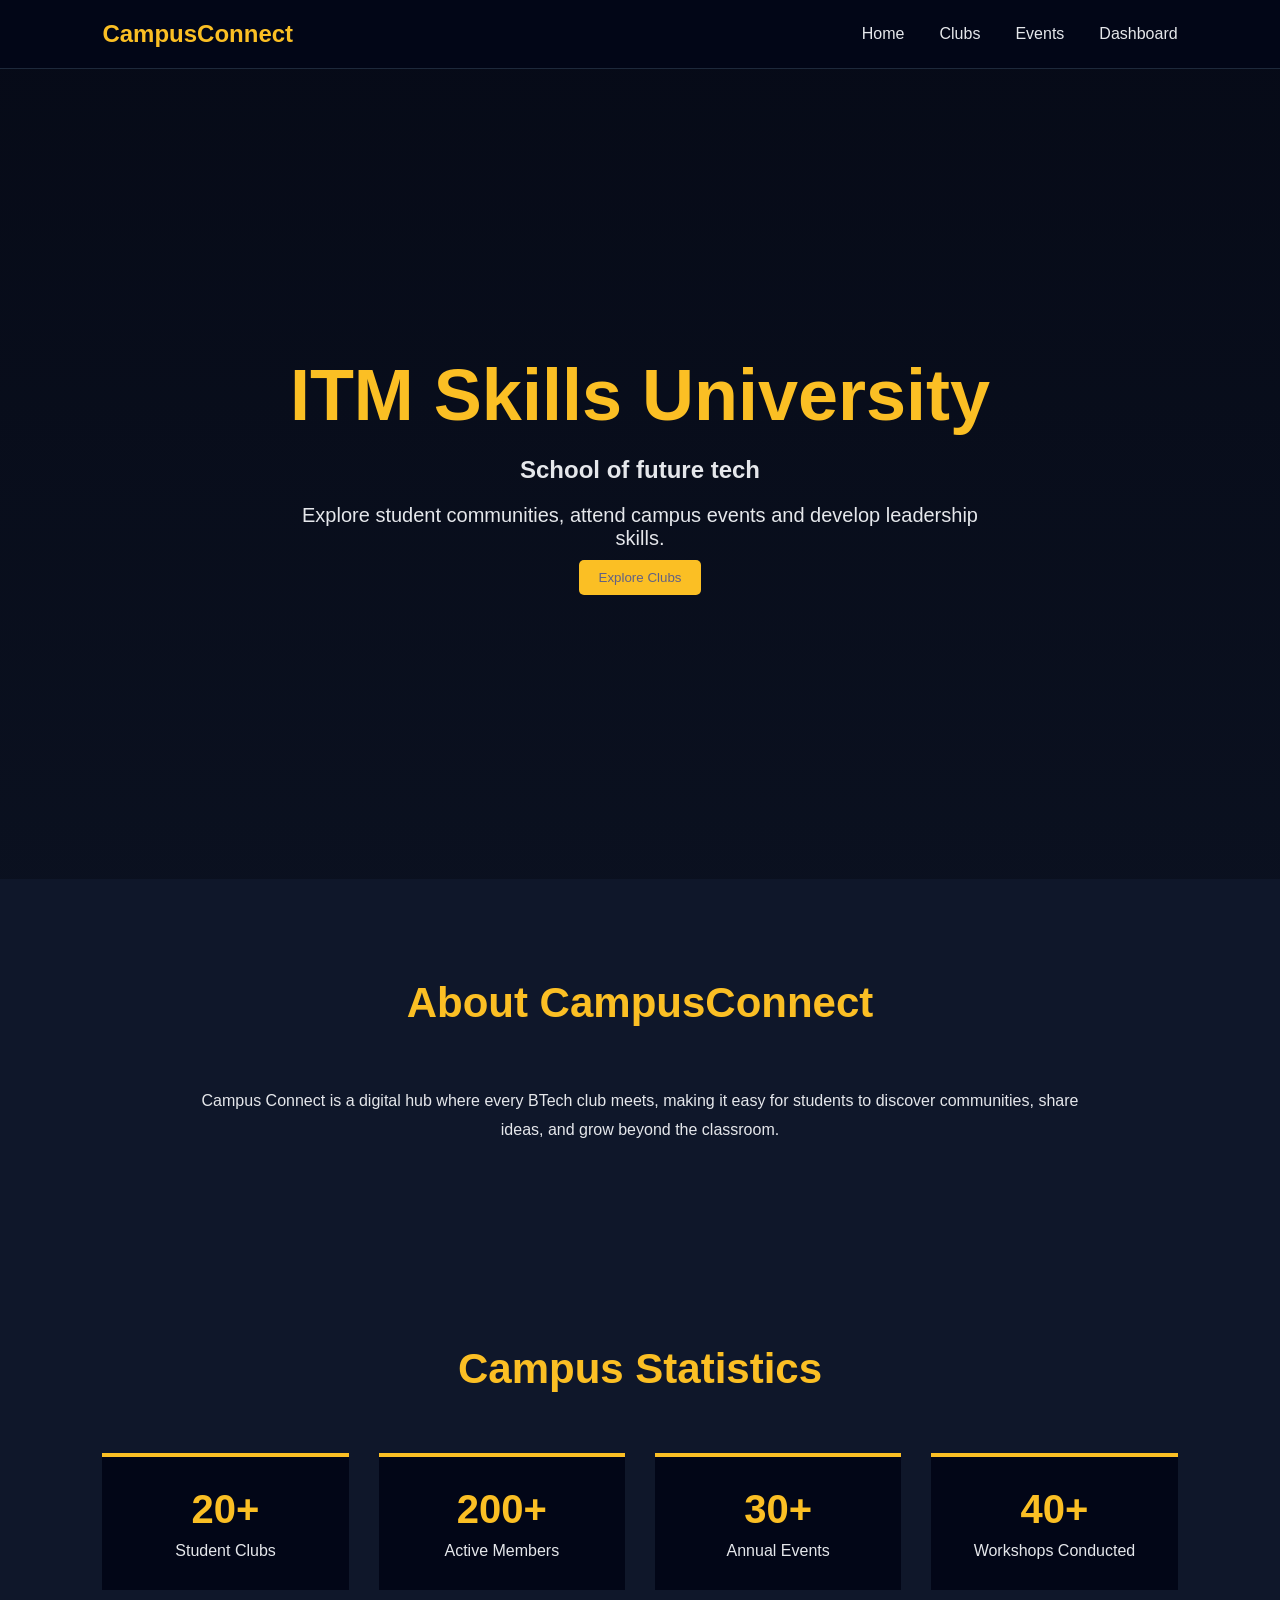
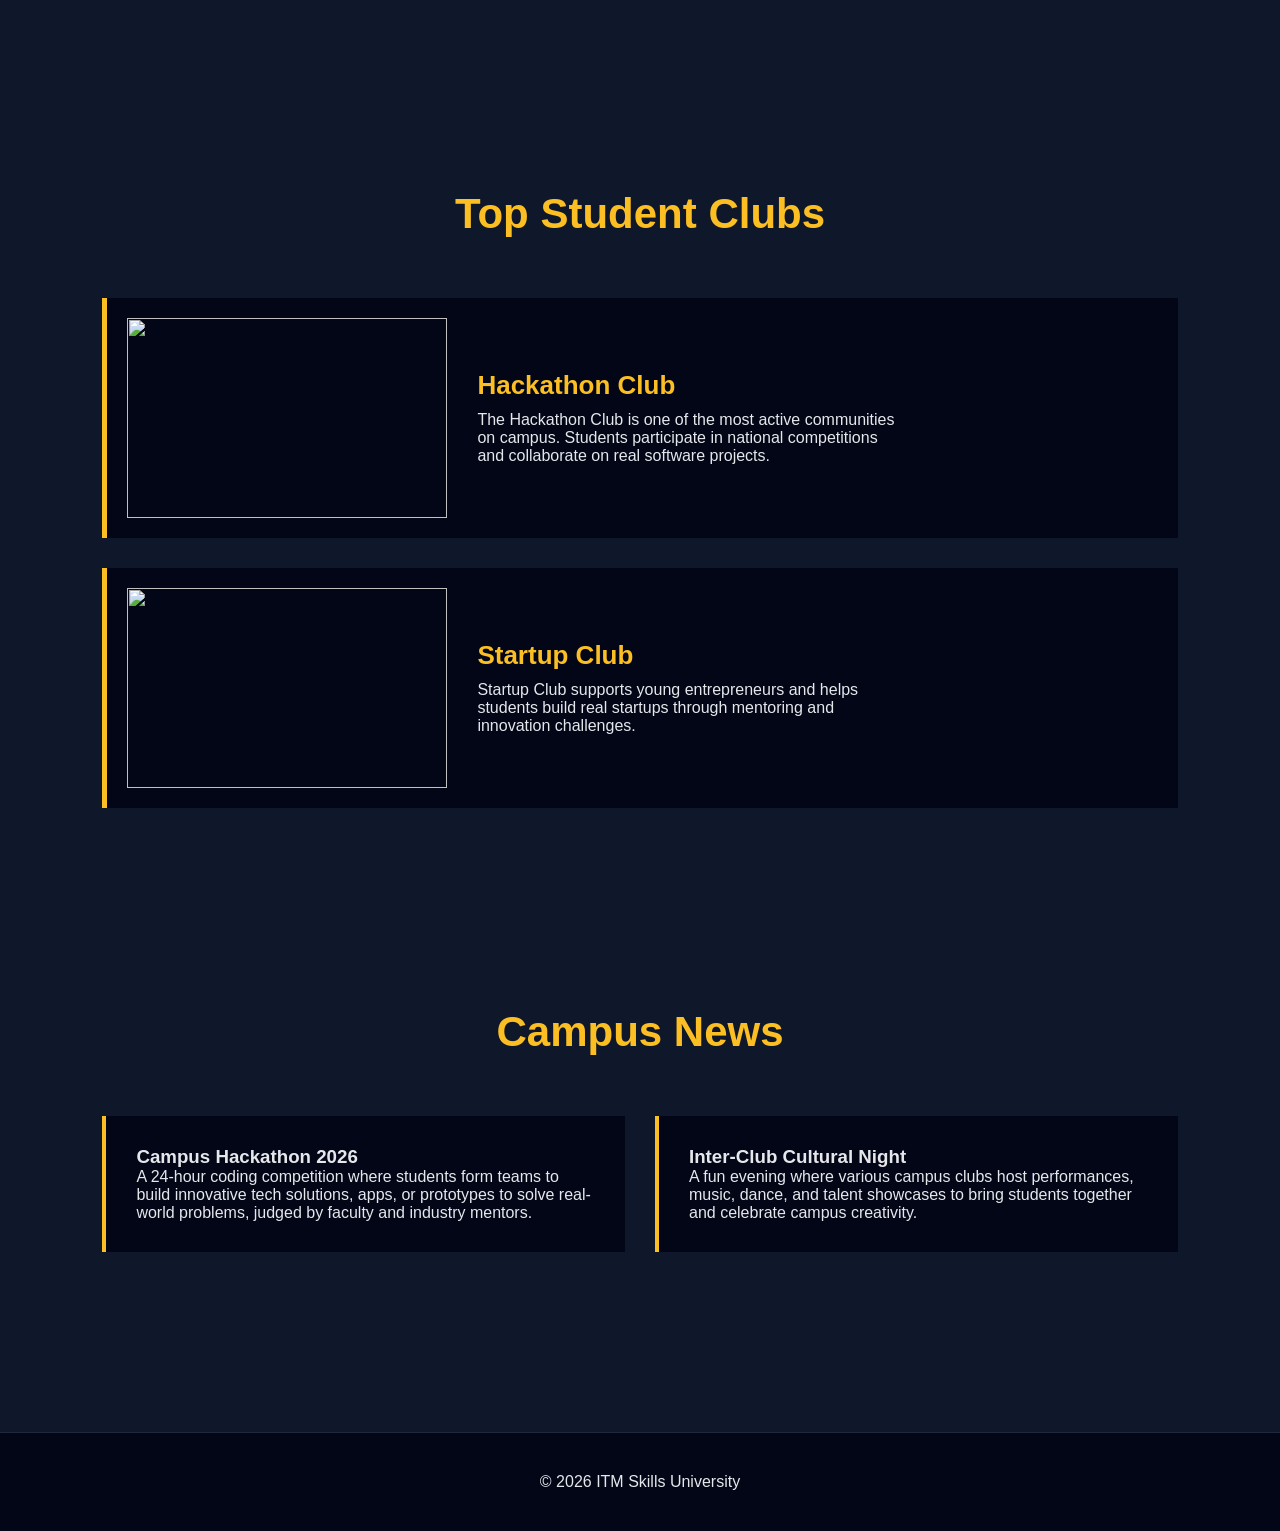
==== index.html @ 8f66333a "Add files via upload" ====
<!DOCTYPE html>
<html>
<head>
<title>CampusConnect</title>
<link rel="stylesheet" href="style.css">
</head>

<body>

<nav>
<h2>CampusConnect</h2>
<ul>
<li><a href="index.html">Home</a></li>
<li><a href="clubs.html">Clubs</a></li>
<li><a href="events.html">Events</a></li>
<li><a href="dashboard.html">Dashboard</a></li>
</ul>
</nav>

<section class="hero">
<h1>ITM Skills University</h1>
<h2>School of future tech</h2>

<p>Explore student communities, attend campus events and develop leadership skills.</p>
<a href="clubs.html"><button class="btn">Explore Clubs</button></a>
</section>

<section class="section">

<h2>About CampusConnect</h2>

<p style="max-width:900px;margin:auto;text-align:center;line-height:1.8;">
Campus Connect is a digital hub where every BTech club meets, making it easy for students to discover communities, share ideas, and grow beyond the classroom.
</p>

</section>

<section class="section">

<h2>Campus Statistics</h2>

<div class="stats-grid">

<div class="stat-box">
<h2>20+</h2>
<p>Student Clubs</p>
</div>

<div class="stat-box">
<h2>200+</h2>
<p>Active Members</p>
</div>

<div class="stat-box">
<h2>30+</h2>
<p>Annual Events</p>
</div>

<div class="stat-box">
<h2>40+</h2>
<p>Workshops Conducted</p>
</div>

</div>

</section>
<section class="section">

<h2>Top Student Clubs</h2>

<div class="club-list">

<div class="club-row">

<img src="https://i.pinimg.com/736x/07/24/08/0724084c00c27f93d3b705282edf2179.jpg">

<div class="club-text">
<h3>Hackathon Club</h3>
<p>
The Hackathon Club is one of the most active communities on campus.
Students participate in national competitions and collaborate on real software projects.
</p>
</div>

</div>

<div class="club-row">

<img src="https://i.pinimg.com/736x/6f/58/23/6f5823b69237ab77035cceccde359a00.jpg">

<div class="club-text">
<h3>Startup Club</h3>
<p>
Startup Club supports young entrepreneurs and helps students build
real startups through mentoring and innovation challenges.
</p>
</div>

</div>

</div>

</section>


<section class="section">

<h2>Campus News</h2>

<div class="event-grid">

<div class="event-block">

<h3>Campus Hackathon 2026</h3>

<p>
A 24-hour coding competition where students form
teams to build innovative tech solutions, apps, or prototypes to solve real-world problems,
judged by faculty and industry mentors.
</p>

</div>

<div class="event-block">

<h3>Inter-Club Cultural Night</h3>

<p>
A fun evening where various campus clubs host performances,
music, dance, and talent showcases to bring students together and celebrate campus creativity.
</p>

</div>

</div>

</section>

<footer>
<p>© 2026 ITM Skills University</p>
</footer>

</body>
</html>
---- style.css ----
*{
margin:0;
padding:0;
box-sizing:border-box;
font-family:Segoe UI, sans-serif;
}

body{
background:#0f172a;
color:#e5e7eb;
}

/* NAVBAR */

nav{
display:flex;
justify-content:space-between;
align-items:center;
padding:20px 8%;
background:#020617;
border-bottom:1px solid #1e293b;
position:sticky;
top:0;
z-index:10;
}

nav h2{
color:#fbbf24;
}

nav ul{
display:flex;
gap:35px;
list-style:none;
}

nav a{
text-decoration:none;
color:#e5e7eb;
font-weight:500;
}

nav a:hover{
color:#fbbf24;
}

/* HERO */

.hero{
height:90vh;
display:flex;
flex-direction:column;
justify-content:center;
align-items:center;
text-align:center;

background:
linear-gradient(rgba(2, 4, 14, 0.65),rgba(8, 13, 26, 0.65)),
url("https://images.unsplash.com/photo-1523050854058-8df90110c9f1");

background-size:cover;
background-position:center;
}

.hero h1{
font-size:72px;
margin-bottom:20px;
color:#fbbf24;
}

.hero h2{
margin-bottom:20px;
}

.hero p{
font-size:20px;
max-width:700px;
}

/* BUTTON */

.btn{
background:#fbbf24;
border:none;
padding:10px 20px;
border-radius:5px;
color:#616184;
cursor:pointer;
margin-top:10px;
}

.btn:hover{
background:#f59e0b;
}

/* SECTION */

.section{
padding:100px 8%;
}

.section h2{
font-size:42px;
margin-bottom:60px;
text-align:center;
color:#fbbf24;
}

/* CLUB LIST */

.club-list{
display:flex;
flex-direction:column;
gap:30px;
}

.club-row{
display:grid;
grid-template-columns:320px 1fr 220px;
gap:30px;
align-items:center;

background:#020617;
padding:20px;
border-left:5px solid #fbbf24;
}

.club-row img{
width:100%;
height:200px;
object-fit:cover;
}

.club-text h3{
font-size:26px;
margin-bottom:10px;
color:#fbbf24;
}

.club-actions{
display:flex;
flex-direction:column;
gap:10px;
}

/* EVENTS */

.event-grid{
display:grid;
grid-template-columns:repeat(2,1fr);
gap:30px;
}

.event-block{
background:#020617;
padding:30px;
border-left:4px solid #fbbf24;
}

.event-date{
color:#fbbf24;
font-weight:600;
margin-bottom:10px;
}

/* DASHBOARD */

.stats-grid{
display:grid;
grid-template-columns:repeat(4,1fr);
gap:30px;
}

.stat-box{
background:#020617;
padding:30px;
text-align:center;
border-top:4px solid #fbbf24;
}

.stat-box h2{
font-size:40px;
color:#fbbf24;
margin-bottom:10px;
}

/* DETAILS */

.details{
display:grid;
grid-template-columns:1fr 1fr;
gap:40px;
}

.details img{
width:100%;
}

/* FOOTER */

footer{
margin-top:80px;
padding:40px;
text-align:center;
background:#020617;
border-top:1px solid #1e293b;
}
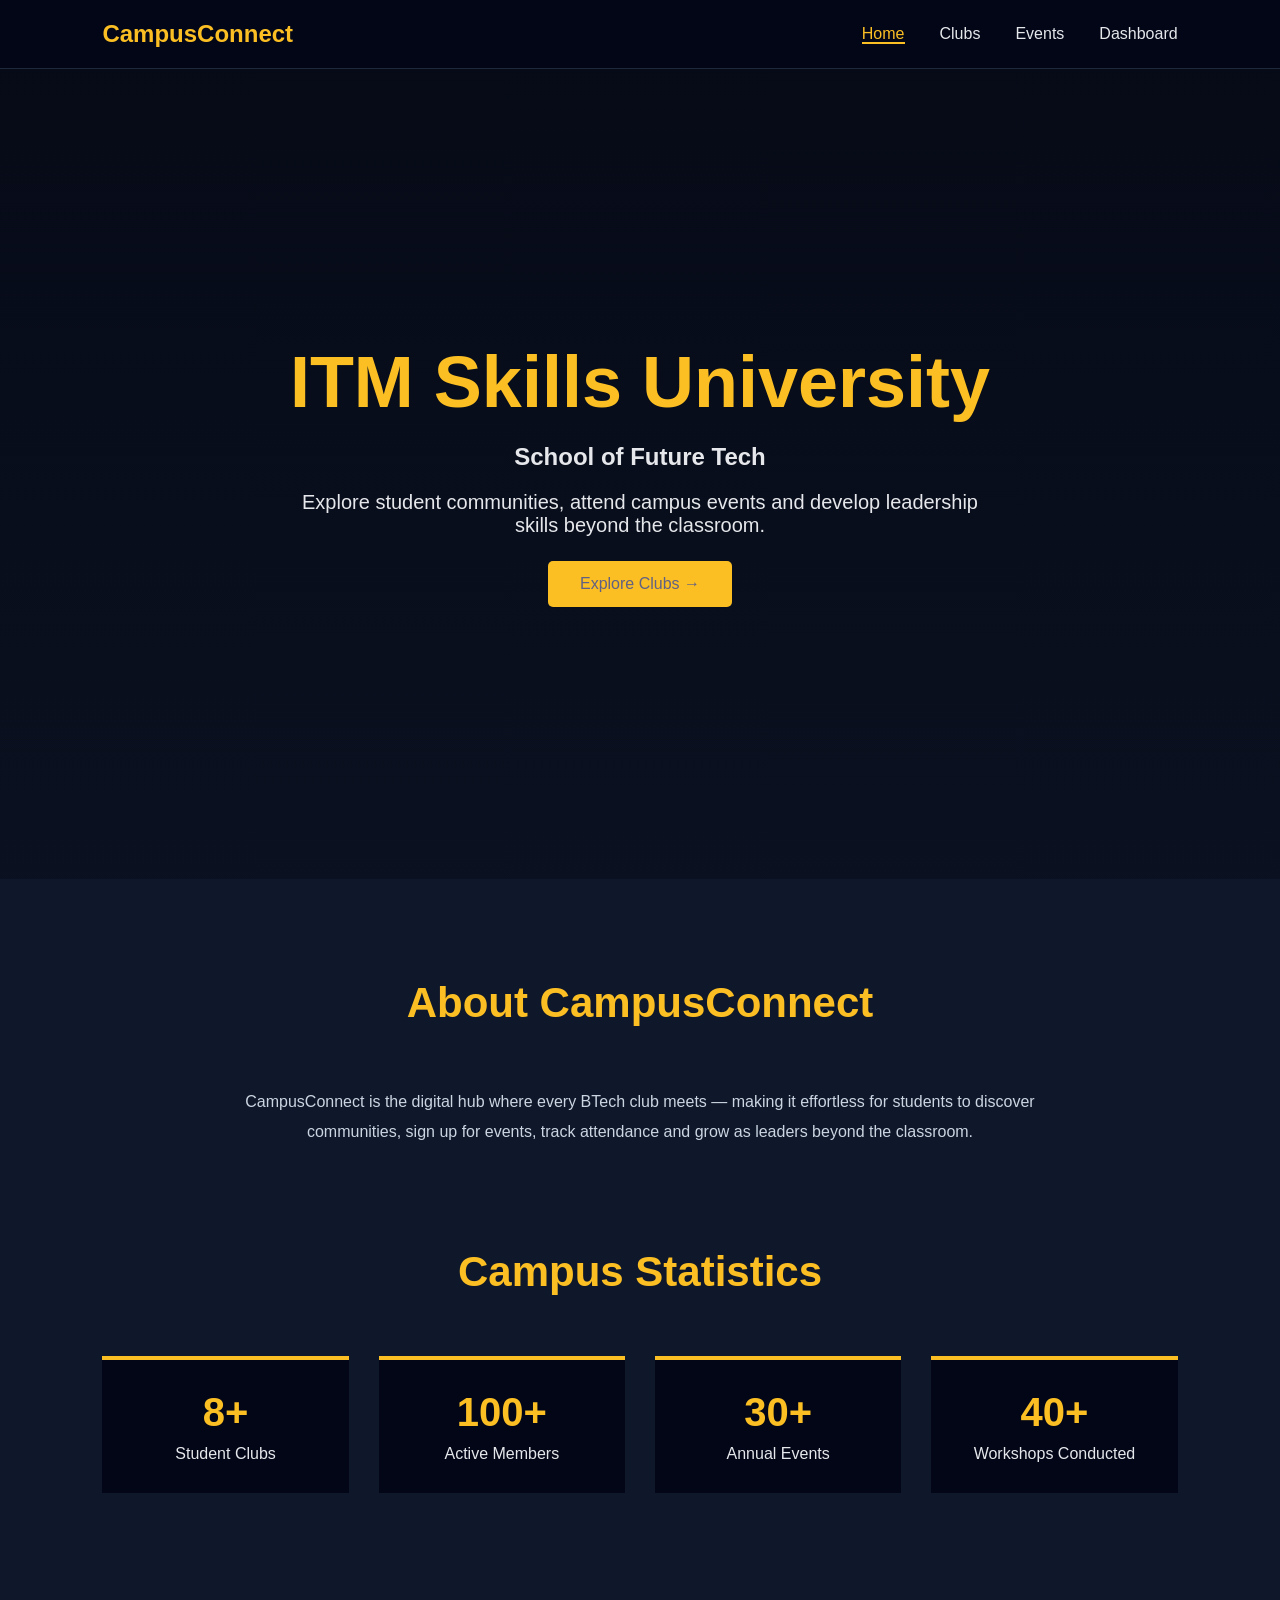
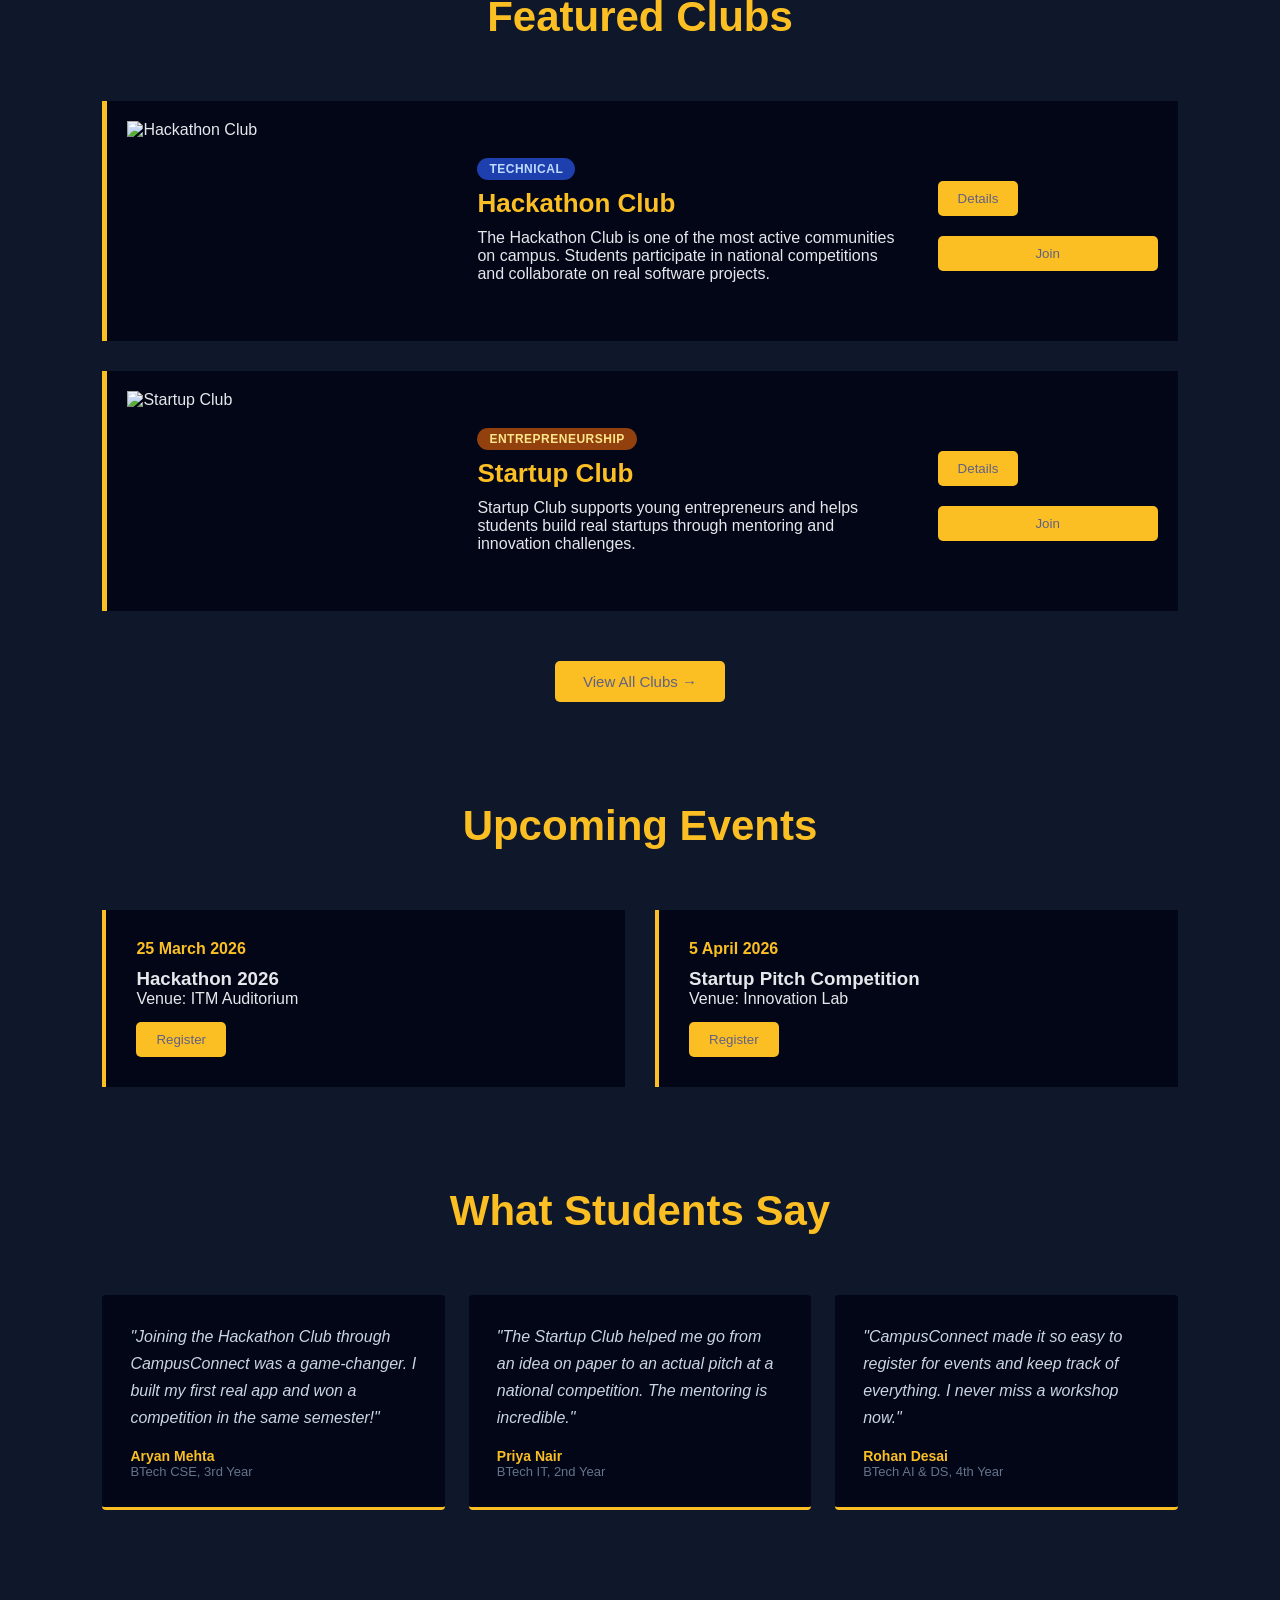
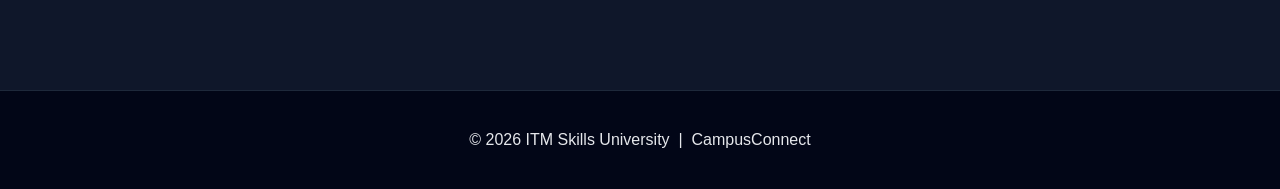
==== commit eba36877: "Add files via upload" ====
--- a/index.html
+++ b/index.html
@@ -1,144 +1,127 @@
 <!DOCTYPE html>
-<html>
+<html lang="en">
 <head>
-<title>CampusConnect</title>
+<meta charset="UTF-8">
+<meta name="viewport" content="width=device-width, initial-scale=1.0">
+<title>CampusConnect — ITM Skills University</title>
 <link rel="stylesheet" href="style.css">
 </head>
-
 <body>
 
 <nav>
-<h2>CampusConnect</h2>
-<ul>
-<li><a href="index.html">Home</a></li>
-<li><a href="clubs.html">Clubs</a></li>
-<li><a href="events.html">Events</a></li>
-<li><a href="dashboard.html">Dashboard</a></li>
-</ul>
+  <h2>CampusConnect</h2>
+  <button id="menuToggle" aria-label="Toggle menu">
+    <span></span><span></span><span></span>
+  </button>
+  <ul>
+    <li><a href="index.html" class="active">Home</a></li>
+    <li><a href="clubs.html">Clubs</a></li>
+    <li><a href="events.html">Events</a></li>
+    <li><a href="dashboard.html">Dashboard</a></li>
+  </ul>
 </nav>
 
 <section class="hero">
-<h1>ITM Skills University</h1>
-<h2>School of future tech</h2>
-
-<p>Explore student communities, attend campus events and develop leadership skills.</p>
-<a href="clubs.html"><button class="btn">Explore Clubs</button></a>
+  <h1>ITM Skills University</h1>
+  <h2>School of Future Tech</h2>
+  <p>Explore student communities, attend campus events and develop leadership skills beyond the classroom.</p>
+  <a href="clubs.html"><button class="btn" style="margin-top:24px;font-size:16px;padding:14px 32px;">Explore Clubs →</button></a>
 </section>
 
 <section class="section">
-
-<h2>About CampusConnect</h2>
-
-<p style="max-width:900px;margin:auto;text-align:center;line-height:1.8;">
-Campus Connect is a digital hub where every BTech club meets, making it easy for students to discover communities, share ideas, and grow beyond the classroom.
-</p>
-
+  <h2>About CampusConnect</h2>
+  <p style="max-width:860px;margin:auto;text-align:center;line-height:1.9;color:#cbd5e1;">
+    CampusConnect is the digital hub where every BTech club meets — making it effortless for students to discover communities,
+    sign up for events, track attendance and grow as leaders beyond the classroom.
+  </p>
 </section>
 
-<section class="section">
-
-<h2>Campus Statistics</h2>
-
-<div class="stats-grid">
-
-<div class="stat-box">
-<h2>20+</h2>
-<p>Student Clubs</p>
-</div>
-
-<div class="stat-box">
-<h2>200+</h2>
-<p>Active Members</p>
-</div>
-
-<div class="stat-box">
-<h2>30+</h2>
-<p>Annual Events</p>
-</div>
-
-<div class="stat-box">
-<h2>40+</h2>
-<p>Workshops Conducted</p>
-</div>
-
-</div>
-
-</section>
-<section class="section">
-
-<h2>Top Student Clubs</h2>
-
-<div class="club-list">
-
-<div class="club-row">
-
-<img src="https://i.pinimg.com/736x/07/24/08/0724084c00c27f93d3b705282edf2179.jpg">
-
-<div class="club-text">
-<h3>Hackathon Club</h3>
-<p>
-The Hackathon Club is one of the most active communities on campus.
-Students participate in national competitions and collaborate on real software projects.
-</p>
-</div>
-
-</div>
-
-<div class="club-row">
-
-<img src="https://i.pinimg.com/736x/6f/58/23/6f5823b69237ab77035cceccde359a00.jpg">
-
-<div class="club-text">
-<h3>Startup Club</h3>
-<p>
-Startup Club supports young entrepreneurs and helps students build
-real startups through mentoring and innovation challenges.
-</p>
-</div>
-
-</div>
-
-</div>
-
+<section class="section" style="padding-top:0">
+  <h2>Campus Statistics</h2>
+  <div class="stats-grid">
+    <div class="stat-box"><h2>8+</h2><p>Student Clubs</p></div>
+    <div class="stat-box"><h2>100+</h2><p>Active Members</p></div>
+    <div class="stat-box"><h2>30+</h2><p>Annual Events</p></div>
+    <div class="stat-box"><h2>40+</h2><p>Workshops Conducted</p></div>
+  </div>
 </section>
 
+<section class="section" style="padding-top:0">
+  <h2>Featured Clubs</h2>
+  <div class="club-list">
+    <div class="club-row">
+      <img src="https://i.pinimg.com/736x/07/24/08/0724084c00c27f93d3b705282edf2179.jpg" alt="Hackathon Club">
+      <div class="club-text">
+        <span class="badge badge-technical">Technical</span>
+        <h3>Hackathon Club</h3>
+        <p>The Hackathon Club is one of the most active communities on campus. Students participate in national competitions and collaborate on real software projects.</p>
+      </div>
+      <div class="club-actions">
+        <a href="club-details.html?club=Hackathon"><button class="btn">Details</button></a>
+        <button class="btn join-btn" data-club="Hackathon" onclick="joinClub('Hackathon')">Join</button>
+      </div>
+    </div>
+    <div class="club-row">
+      <img src="https://i.pinimg.com/736x/6f/58/23/6f5823b69237ab77035cceccde359a00.jpg" alt="Startup Club">
+      <div class="club-text">
+        <span class="badge badge-social">Entrepreneurship</span>
+        <h3>Startup Club</h3>
+        <p>Startup Club supports young entrepreneurs and helps students build real startups through mentoring and innovation challenges.</p>
+      </div>
+      <div class="club-actions">
+        <a href="club-details.html?club=Startup"><button class="btn">Details</button></a>
+        <button class="btn join-btn" data-club="Startup" onclick="joinClub('Startup')">Join</button>
+      </div>
+    </div>
+  </div>
+  <div style="text-align:center;margin-top:40px;">
+    <a href="clubs.html"><button class="btn" style="font-size:15px;padding:12px 28px;">View All Clubs →</button></a>
+  </div>
+</section>
 
-<section class="section">
+<section class="section" style="padding-top:0">
+  <h2>Upcoming Events</h2>
+  <div class="event-grid">
+    <div class="event-block">
+      <p class="event-date">25 March 2026</p>
+      <h3>Hackathon 2026</h3>
+      <p>Venue: ITM Auditorium</p>
+      <button class="btn register-btn" data-event="Hackathon 2026" onclick="registerEvent('Hackathon 2026')" style="margin-top:14px;">Register</button>
+    </div>
+    <div class="event-block">
+      <p class="event-date">5 April 2026</p>
+      <h3>Startup Pitch Competition</h3>
+      <p>Venue: Innovation Lab</p>
+      <button class="btn register-btn" data-event="Startup Pitch Competition" onclick="registerEvent('Startup Pitch Competition')" style="margin-top:14px;">Register</button>
+    </div>
+  </div>
+</section>
 
-<h2>Campus News</h2>
-
-<div class="event-grid">
-
-<div class="event-block">
-
-<h3>Campus Hackathon 2026</h3>
-
-<p>
-A 24-hour coding competition where students form
-teams to build innovative tech solutions, apps, or prototypes to solve real-world problems,
-judged by faculty and industry mentors.
-</p>
-
-</div>
-
-<div class="event-block">
-
-<h3>Inter-Club Cultural Night</h3>
-
-<p>
-A fun evening where various campus clubs host performances,
-music, dance, and talent showcases to bring students together and celebrate campus creativity.
-</p>
-
-</div>
-
-</div>
-
+<section class="section" style="padding-top:0">
+  <h2>What Students Say</h2>
+  <div class="testimonial-grid">
+    <div class="testimonial-card">
+      <p>"Joining the Hackathon Club through CampusConnect was a game-changer. I built my first real app and won a competition in the same semester!"</p>
+      <div class="t-author">Aryan Mehta</div>
+      <div class="t-role">BTech CSE, 3rd Year</div>
+    </div>
+    <div class="testimonial-card">
+      <p>"The Startup Club helped me go from an idea on paper to an actual pitch at a national competition. The mentoring is incredible."</p>
+      <div class="t-author">Priya Nair</div>
+      <div class="t-role">BTech IT, 2nd Year</div>
+    </div>
+    <div class="testimonial-card">
+      <p>"CampusConnect made it so easy to register for events and keep track of everything. I never miss a workshop now."</p>
+      <div class="t-author">Rohan Desai</div>
+      <div class="t-role">BTech AI & DS, 4th Year</div>
+    </div>
+  </div>
 </section>
 
 <footer>
-<p>© 2026 ITM Skills University</p>
+  <p>© 2026 ITM Skills University &nbsp;|&nbsp; CampusConnect</p>
 </footer>
 
+<script src="script.js"></script>
 </body>
-</html>+</html>
--- a/style.css
+++ b/style.css
@@ -204,4 +204,235 @@
 text-align:center;
 background:#020617;
 border-top:1px solid #1e293b;
-}+}
+/* =============================================
+   ADDITIONS — badges, toast, mobile, dashboard
+   ============================================= */
+
+/* ------ BADGES ------ */
+.badge {
+  display: inline-block;
+  padding: 4px 12px;
+  border-radius: 20px;
+  font-size: 12px;
+  font-weight: 700;
+  letter-spacing: 0.5px;
+  text-transform: uppercase;
+  margin-bottom: 8px;
+}
+.badge-technical  { background: #1e40af; color: #bfdbfe; }
+.badge-cultural   { background: #7c3aed; color: #ede9fe; }
+.badge-sports     { background: #065f46; color: #a7f3d0; }
+.badge-social     { background: #92400e; color: #fde68a; }
+
+/* ------ CLUB CATEGORY GRID (clubs.html top section) ------ */
+.category-grid {
+  display: grid;
+  grid-template-columns: repeat(4, 1fr);
+  gap: 20px;
+  margin-bottom: 60px;
+}
+.category-card {
+  background: #020617;
+  border-top: 4px solid #fbbf24;
+  padding: 24px 20px;
+  text-align: center;
+  border-radius: 4px;
+  cursor: pointer;
+  transition: transform 0.2s, border-color 0.2s;
+}
+.category-card:hover { transform: translateY(-4px); border-color: #f59e0b; }
+.category-card .cat-icon { font-size: 36px; margin-bottom: 10px; }
+.category-card h3 { color: #fbbf24; font-size: 16px; margin-bottom: 6px; }
+.category-card p  { color: #94a3b8; font-size: 13px; }
+
+/* ------ JOINED / REGISTERED BUTTON STATE ------ */
+.btn-joined {
+  background: #166534 !important;
+  color: #bbf7d0 !important;
+  cursor: default !important;
+  opacity: 0.85;
+}
+.btn-danger {
+  background: #7f1d1d;
+  color: #fca5a5;
+}
+.btn-danger:hover { background: #991b1b; }
+.btn-sm { padding: 6px 14px; font-size: 13px; margin-top: 0; }
+
+/* ------ TOAST ------ */
+.cc-toast {
+  position: fixed;
+  bottom: 30px;
+  right: 30px;
+  background: #1e293b;
+  border-left: 4px solid #22c55e;
+  color: #e2e8f0;
+  padding: 14px 20px;
+  border-radius: 6px;
+  font-size: 14px;
+  max-width: 340px;
+  z-index: 9999;
+  opacity: 0;
+  transform: translateY(20px);
+  transition: opacity 0.3s, transform 0.3s;
+  box-shadow: 0 8px 24px rgba(0,0,0,0.4);
+}
+.cc-toast.show { opacity: 1; transform: translateY(0); }
+.cc-toast-info { border-left-color: #3b82f6; }
+
+/* ------ MOBILE MENU ------ */
+#menuToggle {
+  display: none;
+  flex-direction: column;
+  gap: 5px;
+  cursor: pointer;
+  padding: 4px;
+  background: none;
+  border: none;
+}
+#menuToggle span {
+  display: block;
+  width: 24px;
+  height: 2px;
+  background: #fbbf24;
+  transition: all 0.3s;
+}
+#menuToggle.open span:nth-child(1) { transform: rotate(45deg) translate(5px,5px); }
+#menuToggle.open span:nth-child(2) { opacity: 0; }
+#menuToggle.open span:nth-child(3) { transform: rotate(-45deg) translate(5px,-5px); }
+
+@media(max-width:768px){
+  #menuToggle { display: flex; }
+  nav {
+    position: sticky;
+    top: 0;
+    z-index: 200;
+  }
+  nav ul {
+    display: none;
+    flex-direction: column;
+    position: fixed;
+    top: 65px; left: 0; right: 0;
+    background: #020617;
+    padding: 20px 8%;
+    border-bottom: 2px solid #fbbf24;
+    gap: 18px;
+    z-index: 199;
+    box-shadow: 0 8px 24px rgba(0,0,0,0.5);
+  }
+  nav ul.nav-open { display: flex; }
+  nav ul li a { font-size: 16px; display: block; padding: 4px 0; }
+  .hero h1 { font-size: 40px; }
+  .stats-grid { grid-template-columns: repeat(2,1fr); }
+  .event-grid  { grid-template-columns: 1fr; }
+  .club-row    { grid-template-columns: 1fr; }
+  .details     { grid-template-columns: 1fr; }
+  .category-grid { grid-template-columns: repeat(2,1fr); }
+  .joined-clubs-grid { grid-template-columns: 1fr; }
+}
+
+/* ------ TESTIMONIALS ------ */
+.testimonial-grid {
+  display: grid;
+  grid-template-columns: repeat(3, 1fr);
+  gap: 24px;
+}
+.testimonial-card {
+  background: #020617;
+  padding: 28px;
+  border-radius: 4px;
+  border-bottom: 3px solid #fbbf24;
+}
+.testimonial-card p { color: #cbd5e1; line-height: 1.7; margin-bottom: 16px; font-style: italic; }
+.testimonial-card .t-author { color: #fbbf24; font-weight: 600; font-size: 14px; }
+.testimonial-card .t-role   { color: #64748b; font-size: 13px; }
+@media(max-width:768px){ .testimonial-grid { grid-template-columns: 1fr; } }
+
+/* ------ DASHBOARD JOINED CLUBS ------ */
+.joined-clubs-grid { display: flex; flex-direction: column; gap: 16px; }
+.joined-club-card {
+  display: grid;
+  grid-template-columns: 80px 1fr auto;
+  gap: 16px;
+  align-items: center;
+  background: #020617;
+  padding: 16px 20px;
+  border-left: 4px solid #fbbf24;
+  border-radius: 2px;
+}
+.joined-club-card img { width: 80px; height: 60px; object-fit: cover; border-radius: 4px; }
+.jc-info h4 { color: #fbbf24; margin: 4px 0; }
+.jc-info p  { color: #94a3b8; font-size: 13px; }
+.jc-actions { display: flex; flex-direction: column; gap: 8px; }
+.empty-msg  { color: #64748b; text-align: center; padding: 20px; }
+.empty-msg a { color: #fbbf24; }
+
+/* ------ REGISTERED EVENTS ------ */
+.registered-events-list { display: flex; flex-wrap: wrap; gap: 12px; }
+.registered-event-tag {
+  background: #0f2043;
+  border: 1px solid #1e3a5f;
+  border-radius: 20px;
+  padding: 8px 16px;
+  display: flex;
+  align-items: center;
+  gap: 10px;
+  font-size: 14px;
+  color: #bfdbfe;
+}
+.badge-remove {
+  background: none;
+  border: none;
+  color: #94a3b8;
+  cursor: pointer;
+  font-size: 14px;
+  padding: 0;
+}
+.badge-remove:hover { color: #f87171; }
+
+/* ------ ATTENDANCE TABLE ------ */
+.attendance-table {
+  width: 100%;
+  border-collapse: collapse;
+  margin-top: 20px;
+}
+.attendance-table th {
+  background: #020617;
+  color: #fbbf24;
+  padding: 14px 16px;
+  text-align: left;
+  font-size: 14px;
+  text-transform: uppercase;
+  letter-spacing: 0.5px;
+}
+.attendance-table td {
+  padding: 14px 16px;
+  border-bottom: 1px solid #1e293b;
+  color: #cbd5e1;
+}
+.attendance-count {
+  display: inline-block;
+  background: #1e293b;
+  color: #fbbf24;
+  border-radius: 12px;
+  padding: 2px 12px;
+  font-weight: 700;
+  margin-right: 10px;
+}
+.mark-btn { margin-top: 0 !important; }
+
+/* ------ EVENT CARD HOVER ------ */
+.event-block {
+  transition: transform 0.2s, border-color 0.2s;
+}
+.event-block:hover {
+  transform: translateY(-4px);
+  border-left-color: #f59e0b;
+}
+
+/* ------ CLUB DETAIL PAGE ------ */
+#clubImage { border-radius: 6px; }
+
+/* ------ NAV active indicator ------ */
+nav a.active { color: #fbbf24; border-bottom: 2px solid #fbbf24; }
